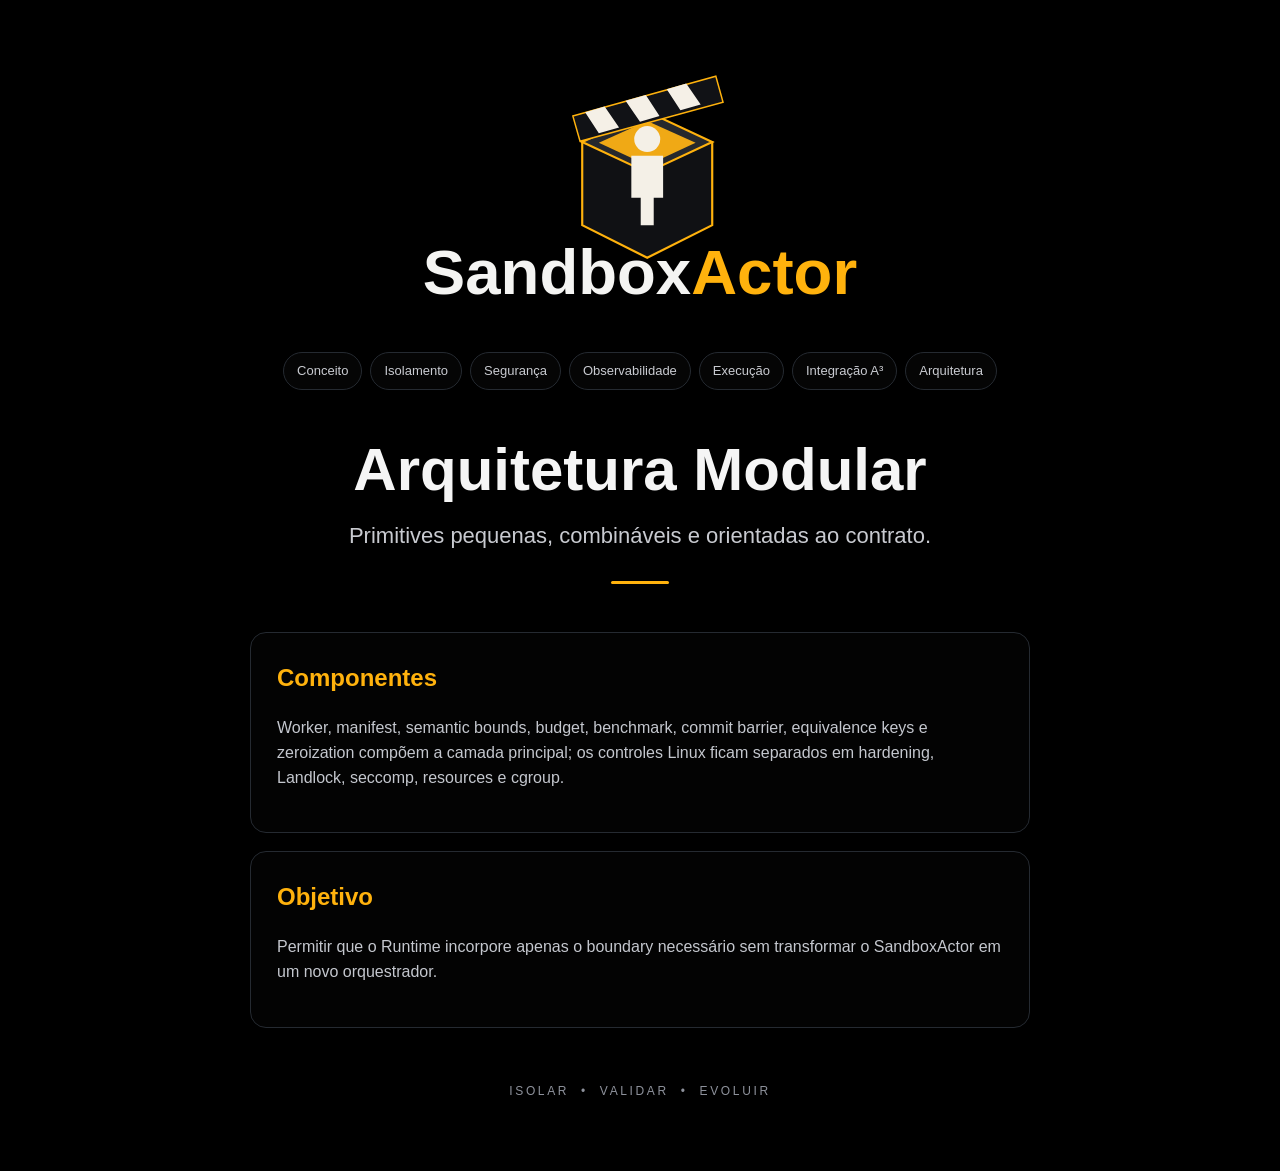
==== site/arquitetura.html @ 9d6ac24a "feat: add SandboxActor site pages and shared visual system" ====
<!doctype html><html lang="pt-BR"><head><meta charset="utf-8"><meta name="viewport" content="width=device-width,initial-scale=1"><title>Arquitetura Modular · SandboxActor</title><link rel="stylesheet" href="https://cdnjs.cloudflare.com/ajax/libs/animate.css/4.1.1/animate.min.css"><link rel="stylesheet" href="styles.css"></head><body><main class="page"><a href="index.html"><img class="logo animate__animated animate__fadeInDown" src="assets/logo.svg" alt="SandboxActor"></a><nav class="menu animate__animated animate__fadeIn"><a href="conceito.html">Conceito</a><a href="isolamento.html">Isolamento</a><a href="seguranca.html">Segurança</a><a href="observabilidade.html">Observabilidade</a><a href="execucao.html">Execução</a><a href="integracao.html">Integração A³</a><a href="arquitetura.html">Arquitetura</a></nav><div class="hero animate__animated animate__fadeIn"><h1>Arquitetura Modular</h1><p>Primitives pequenas, combináveis e orientadas ao contrato.</p><div class="divider"></div></div><div class="content animate__animated animate__fadeInUp"><section><h2>Componentes</h2><p>Worker, manifest, semantic bounds, budget, benchmark, commit barrier, equivalence keys e zeroization compõem a camada principal; os controles Linux ficam separados em hardening, Landlock, seccomp, resources e cgroup.</p></section><section><h2>Objetivo</h2><p>Permitir que o Runtime incorpore apenas o boundary necessário sem transformar o SandboxActor em um novo orquestrador.</p></section></div><div class="footer animate__animated animate__fadeInUp">ISOLAR &nbsp;•&nbsp; VALIDAR &nbsp;•&nbsp; EVOLUIR</div></main></body></html>
---- site/styles.css ----
:root{--bg:#000;--gold:#ffb20d;--text:#f5f5f5;--muted:#b7bac3;--line:#252a31;--panel:#050607}*{box-sizing:border-box}html{background:#000}body{margin:0;background:#000;color:var(--text);font-family:Inter,Arial,sans-serif;line-height:1.55}.page{width:min(1000px,calc(100% - 32px));margin:auto;min-height:100vh;padding:48px 0 70px}.logo{display:block;width:min(650px,92%);margin:0 auto 22px}.menu{display:flex;justify-content:center;gap:8px;flex-wrap:wrap;margin:4px auto 48px}.menu a,.back{border:1px solid var(--line);padding:8px 13px;border-radius:999px;color:#c9cbd1;text-decoration:none;font-size:13px;background:#050505;transition:.2s}.menu a:hover,.back:hover{border-color:var(--gold);color:var(--gold);transform:translateY(-2px)}.hero{text-align:center;max-width:760px;margin:0 auto 48px}.hero h1{font-size:clamp(34px,6vw,60px);line-height:1.05;margin:10px 0 18px}.hero p{font-size:clamp(17px,2vw,22px);color:#c8cad0;margin:0}.gold{color:var(--gold)}.divider{width:58px;height:3px;background:var(--gold);margin:28px auto;border-radius:3px}.intro{text-align:center;max-width:720px;margin:0 auto 46px;color:#c7c9cf;font-size:18px}.grid{display:grid;grid-template-columns:repeat(3,1fr);gap:22px}.card{display:block;text-decoration:none;color:inherit;border:1px solid var(--line);border-radius:16px;padding:26px 22px;background:#020303;min-height:190px;transition:.25s}.card:hover{border-color:var(--gold);transform:translateY(-6px);box-shadow:0 10px 36px rgba(255,178,13,.08)}.icon{font-size:34px;color:var(--gold);margin-bottom:18px}.card h2,.card h3{margin:0 0 9px;font-size:19px}.card p{margin:0;color:#b9bdc6}.content{max-width:780px;margin:auto}.content section{border:1px solid var(--line);border-radius:16px;padding:26px;margin:18px 0;background:#030303}.content h2{color:var(--gold);margin-top:0}.content p,.content li{color:#c4c7ce}.footer{text-align:center;color:#8e929c;margin-top:54px;letter-spacing:.22em;font-size:12px}@media(max-width:760px){.grid{grid-template-columns:1fr}.page{padding-top:28px}.menu{margin-bottom:34px}.card{min-height:0}}
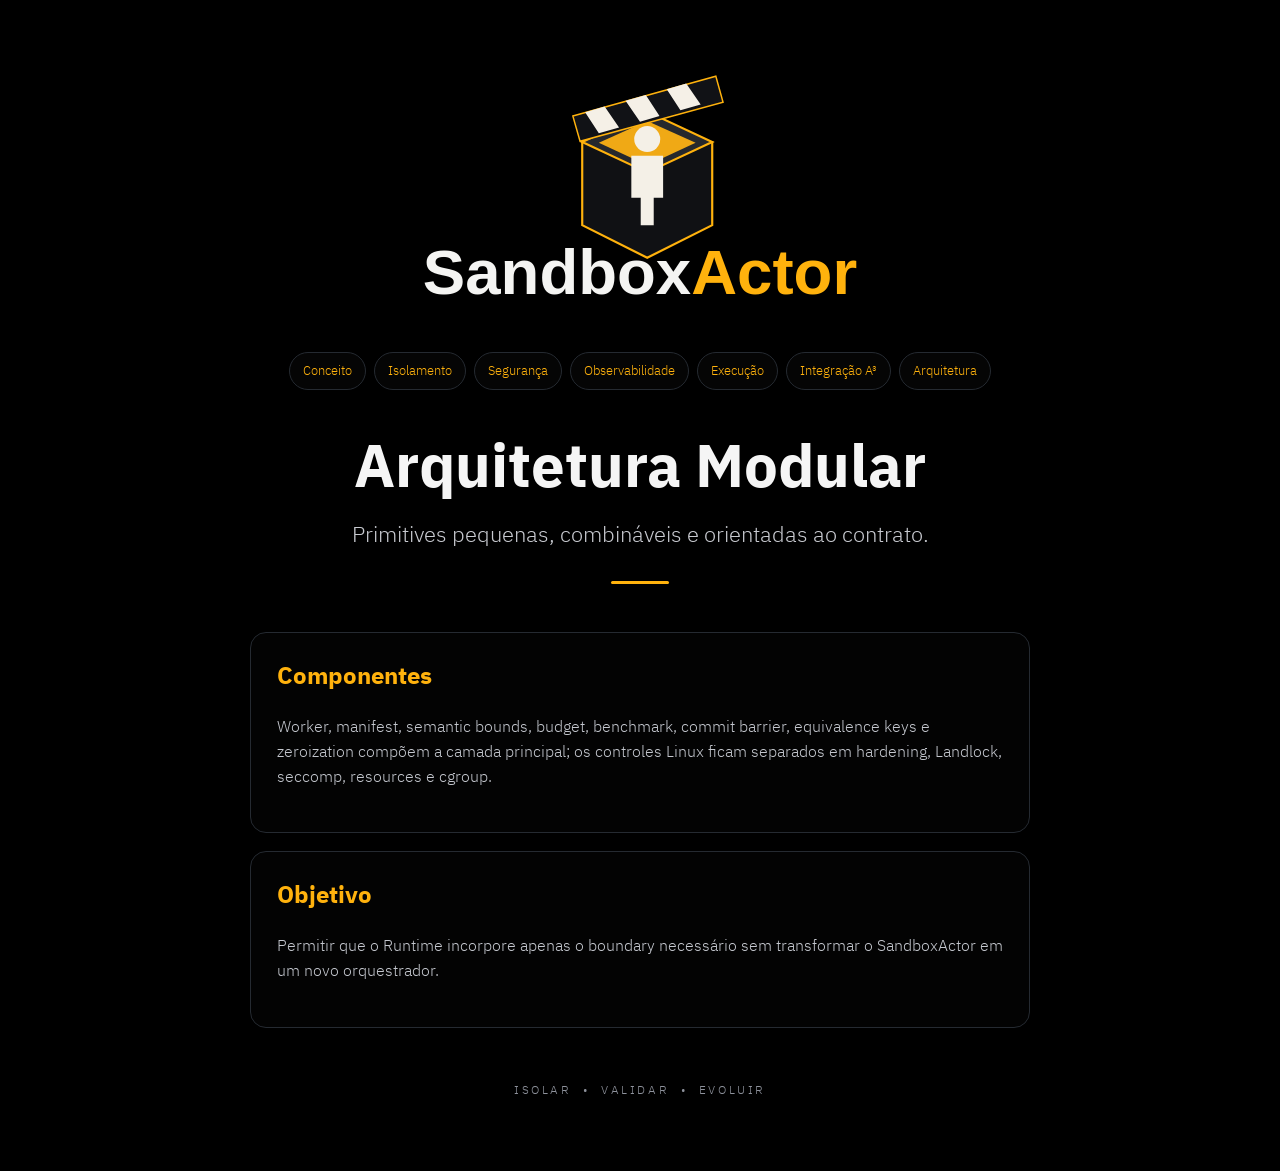
==== commit ceee744f: "style: load IBM Plex Sans Thai Looped" ====
--- a/site/arquitetura.html
+++ b/site/arquitetura.html
@@ -1 +1 @@
-<!doctype html><html lang="pt-BR"><head><meta charset="utf-8"><meta name="viewport" content="width=device-width,initial-scale=1"><title>Arquitetura Modular · SandboxActor</title><link rel="stylesheet" href="https://cdnjs.cloudflare.com/ajax/libs/animate.css/4.1.1/animate.min.css"><link rel="stylesheet" href="styles.css"></head><body><main class="page"><a href="index.html"><img class="logo animate__animated animate__fadeInDown" src="assets/logo.svg" alt="SandboxActor"></a><nav class="menu animate__animated animate__fadeIn"><a href="conceito.html">Conceito</a><a href="isolamento.html">Isolamento</a><a href="seguranca.html">Segurança</a><a href="observabilidade.html">Observabilidade</a><a href="execucao.html">Execução</a><a href="integracao.html">Integração A³</a><a href="arquitetura.html">Arquitetura</a></nav><div class="hero animate__animated animate__fadeIn"><h1>Arquitetura Modular</h1><p>Primitives pequenas, combináveis e orientadas ao contrato.</p><div class="divider"></div></div><div class="content animate__animated animate__fadeInUp"><section><h2>Componentes</h2><p>Worker, manifest, semantic bounds, budget, benchmark, commit barrier, equivalence keys e zeroization compõem a camada principal; os controles Linux ficam separados em hardening, Landlock, seccomp, resources e cgroup.</p></section><section><h2>Objetivo</h2><p>Permitir que o Runtime incorpore apenas o boundary necessário sem transformar o SandboxActor em um novo orquestrador.</p></section></div><div class="footer animate__animated animate__fadeInUp">ISOLAR &nbsp;•&nbsp; VALIDAR &nbsp;•&nbsp; EVOLUIR</div></main></body></html>+<!doctype html><html lang="pt-BR"><head><meta charset="utf-8"><meta name="viewport" content="width=device-width,initial-scale=1"><title>Arquitetura Modular · SandboxActor</title><link rel="preconnect" href="https://fonts.googleapis.com"><link rel="preconnect" href="https://fonts.gstatic.com" crossorigin><link href="https://fonts.googleapis.com/css2?family=IBM+Plex+Sans+Thai+Looped:wght@100;200;300;400;500;600;700&display=swap" rel="stylesheet"><link rel="stylesheet" href="https://cdnjs.cloudflare.com/ajax/libs/animate.css/4.1.1/animate.min.css"><link rel="stylesheet" href="styles.css"></head><body><main class="page"><a href="index.html"><img class="logo animate__animated animate__fadeInDown" src="assets/logo.svg" alt="SandboxActor"></a><nav class="menu animate__animated animate__fadeIn"><a href="conceito.html">Conceito</a><a href="isolamento.html">Isolamento</a><a href="seguranca.html">Segurança</a><a href="observabilidade.html">Observabilidade</a><a href="execucao.html">Execução</a><a href="integracao.html">Integração A³</a><a href="arquitetura.html">Arquitetura</a></nav><div class="hero animate__animated animate__fadeIn"><h1>Arquitetura Modular</h1><p>Primitives pequenas, combináveis e orientadas ao contrato.</p><div class="divider"></div></div><div class="content animate__animated animate__fadeInUp"><section><h2>Componentes</h2><p>Worker, manifest, semantic bounds, budget, benchmark, commit barrier, equivalence keys e zeroization compõem a camada principal; os controles Linux ficam separados em hardening, Landlock, seccomp, resources e cgroup.</p></section><section><h2>Objetivo</h2><p>Permitir que o Runtime incorpore apenas o boundary necessário sem transformar o SandboxActor em um novo orquestrador.</p></section></div><div class="footer animate__animated animate__fadeInUp">ISOLAR &nbsp;•&nbsp; VALIDAR &nbsp;•&nbsp; EVOLUIR</div></main></body></html>
--- a/site/styles.css
+++ b/site/styles.css
@@ -1 +1,4 @@
-:root{--bg:#000;--gold:#ffb20d;--text:#f5f5f5;--muted:#b7bac3;--line:#252a31;--panel:#050607}*{box-sizing:border-box}html{background:#000}body{margin:0;background:#000;color:var(--text);font-family:Inter,Arial,sans-serif;line-height:1.55}.page{width:min(1000px,calc(100% - 32px));margin:auto;min-height:100vh;padding:48px 0 70px}.logo{display:block;width:min(650px,92%);margin:0 auto 22px}.menu{display:flex;justify-content:center;gap:8px;flex-wrap:wrap;margin:4px auto 48px}.menu a,.back{border:1px solid var(--line);padding:8px 13px;border-radius:999px;color:#c9cbd1;text-decoration:none;font-size:13px;background:#050505;transition:.2s}.menu a:hover,.back:hover{border-color:var(--gold);color:var(--gold);transform:translateY(-2px)}.hero{text-align:center;max-width:760px;margin:0 auto 48px}.hero h1{font-size:clamp(34px,6vw,60px);line-height:1.05;margin:10px 0 18px}.hero p{font-size:clamp(17px,2vw,22px);color:#c8cad0;margin:0}.gold{color:var(--gold)}.divider{width:58px;height:3px;background:var(--gold);margin:28px auto;border-radius:3px}.intro{text-align:center;max-width:720px;margin:0 auto 46px;color:#c7c9cf;font-size:18px}.grid{display:grid;grid-template-columns:repeat(3,1fr);gap:22px}.card{display:block;text-decoration:none;color:inherit;border:1px solid var(--line);border-radius:16px;padding:26px 22px;background:#020303;min-height:190px;transition:.25s}.card:hover{border-color:var(--gold);transform:translateY(-6px);box-shadow:0 10px 36px rgba(255,178,13,.08)}.icon{font-size:34px;color:var(--gold);margin-bottom:18px}.card h2,.card h3{margin:0 0 9px;font-size:19px}.card p{margin:0;color:#b9bdc6}.content{max-width:780px;margin:auto}.content section{border:1px solid var(--line);border-radius:16px;padding:26px;margin:18px 0;background:#030303}.content h2{color:var(--gold);margin-top:0}.content p,.content li{color:#c4c7ce}.footer{text-align:center;color:#8e929c;margin-top:54px;letter-spacing:.22em;font-size:12px}@media(max-width:760px){.grid{grid-template-columns:1fr}.page{padding-top:28px}.menu{margin-bottom:34px}.card{min-height:0}}+:root{--bg:#000;--gold:#ffb20d;--text:#f5f5f5;--muted:#b7bac3;--line:#252a31;--panel:#050607}*{box-sizing:border-box}html{background:#000}body{margin:0;background:#000;color:var(--text);font-family:"IBM Plex Sans Thai Looped",sans-serif;font-weight:300;line-height:1.55}.page{width:min(1000px,calc(100% - 32px));margin:auto;min-height:100vh;padding:48px 0 70px}.logo{display:block;width:min(650px,92%);margin:0 auto 22px}.menu{display:flex;justify-content:center;gap:8px;flex-wrap:wrap;margin:4px auto 48px}.menu a,.back{font-weight:300;color:var(--gold);border:1px solid var(--line);padding:8px 13px;border-radius:999px;text-decoration:none;font-size:13px;background:#050505;transition:.2s}.menu a:hover,.back:hover{border-color:var(--gold);color:var(--gold);transform:translateY(-2px)}.hero{text-align:center;max-width:760px;margin:0 auto 48px}.hero h1{font-size:clamp(34px,6vw,60px);line-height:1.05;margin:10px 0 18px}.hero p{font-size:clamp(17px,2vw,22px);color:#c8cad0;margin:0}.gold{color:var(--gold)}.divider{width:58px;height:3px;background:var(--gold);margin:28px auto;border-radius:3px}.intro{text-align:center;max-width:720px;margin:0 auto 46px;color:#c7c9cf;font-size:18px}.grid{display:grid;grid-template-columns:repeat(3,1fr);gap:22px}.card{display:block;text-decoration:none;color:inherit;border:1px solid var(--line);border-radius:16px;padding:26px 22px;background:#020303;min-height:190px;transition:.25s}.card:hover{border-color:var(--gold);transform:translateY(-6px);box-shadow:0 10px 36px rgba(255,178,13,.08)}.icon{font-size:34px;color:var(--gold);margin-bottom:18px}.card h2,.card h3{margin:0 0 9px;font-size:19px}.card p{margin:0;color:#b9bdc6}.content{max-width:780px;margin:auto}.content section{border:1px solid var(--line);border-radius:16px;padding:26px;margin:18px 0;background:#030303}.content h2{color:var(--gold);margin-top:0}.content p,.content li{color:#c4c7ce}.footer{text-align:center;color:#8e929c;margin-top:54px;letter-spacing:.22em;font-size:12px}@media(max-width:760px){.grid{grid-template-columns:1fr}.page{padding-top:28px}.menu{margin-bottom:34px}.card{min-height:0}}
+/* Typography */
+h1,h2,h3,h4,h5,h6,.hero h1,.card h2,.card h3,.content h2{font-family:"IBM Plex Sans Thai Looped",sans-serif;font-weight:700}
+p,li,.intro,.hero p,.card p,.content p,.content li,a,.footer{font-family:"IBM Plex Sans Thai Looped",sans-serif;font-weight:300}a{color:var(--gold)}
